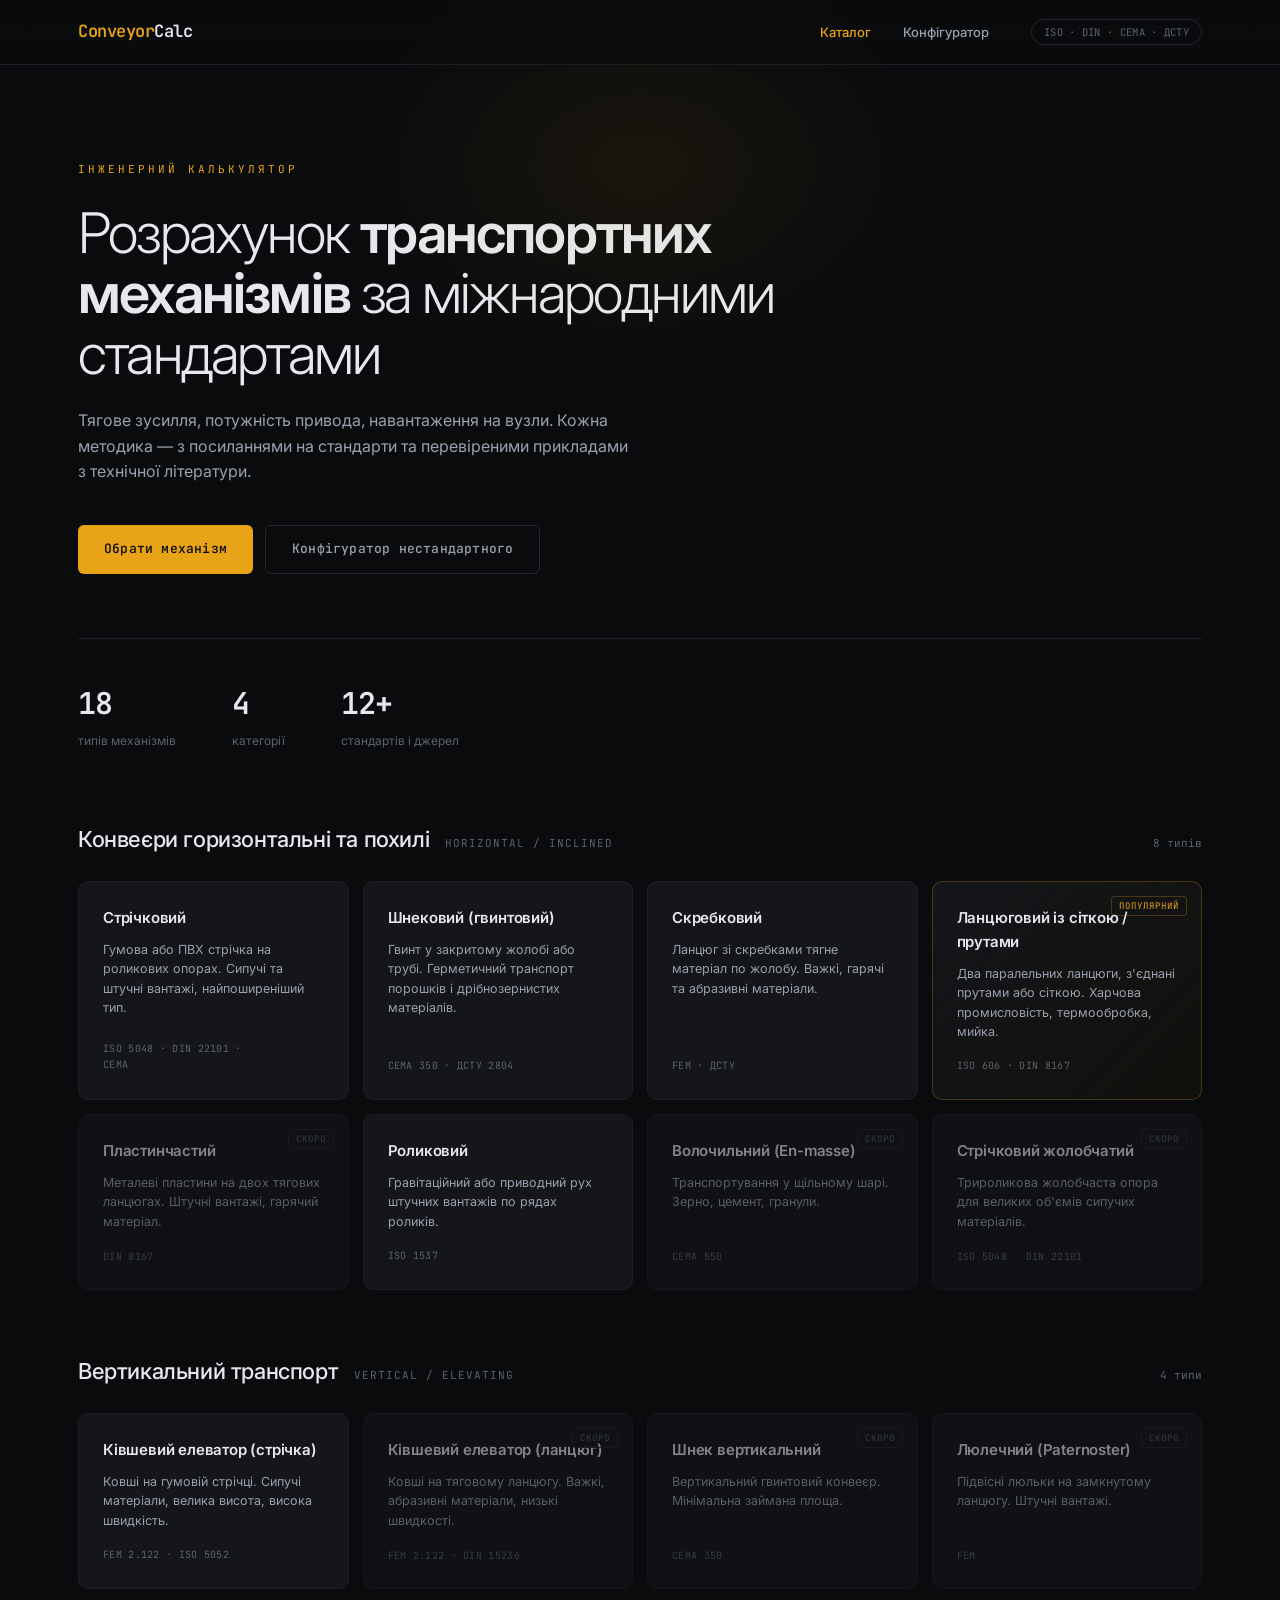
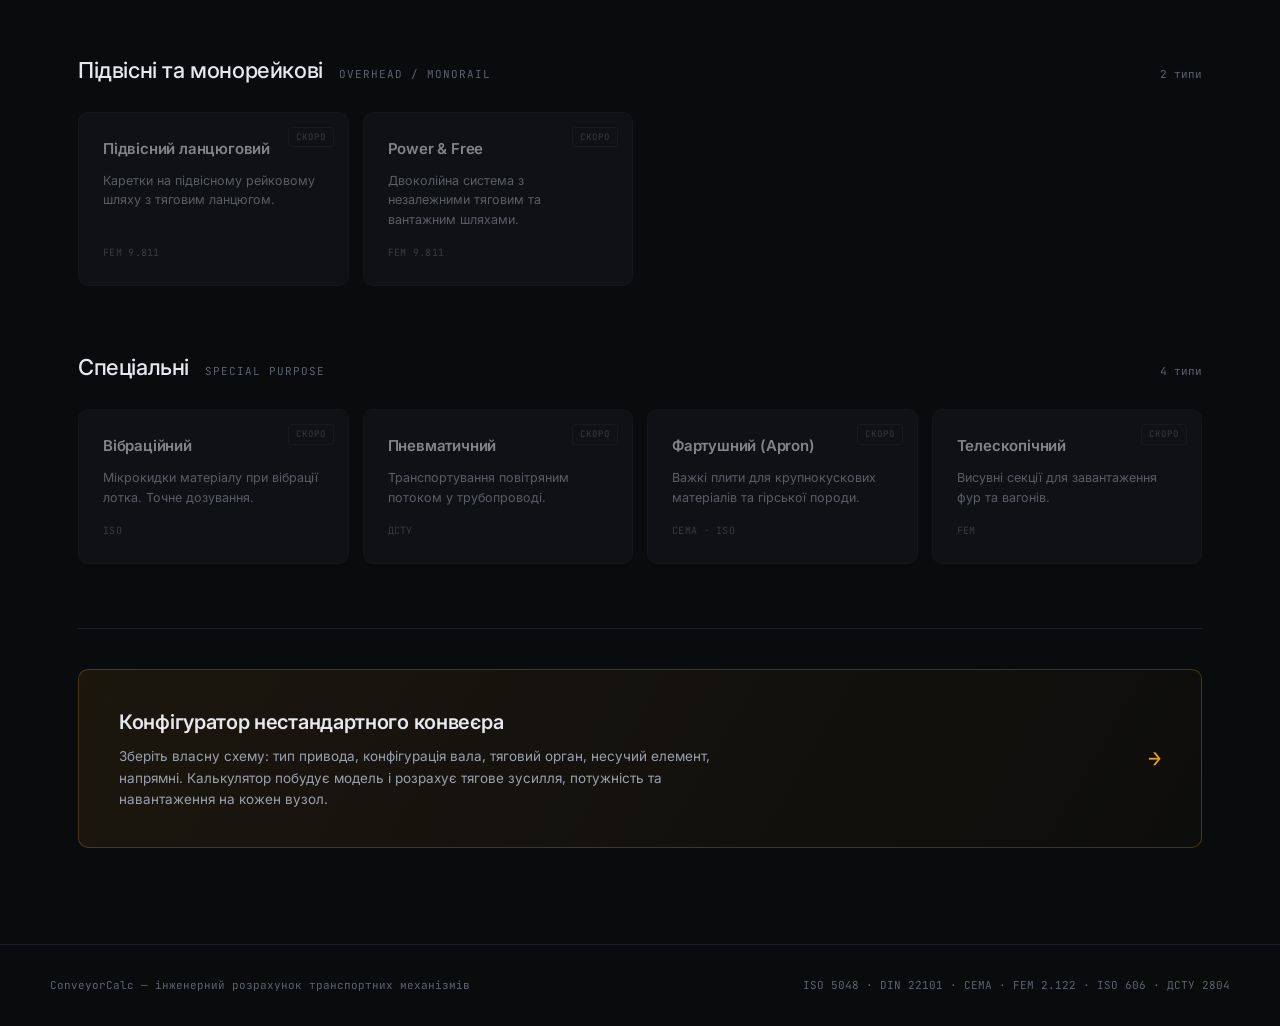
==== index.html @ e77e531c "Initial commit" ====
<!DOCTYPE html>
<html lang="uk">
<head>
<meta charset="UTF-8">
<meta name="viewport" content="width=device-width, initial-scale=1.0">
<meta name="description" content="Інженерний розрахунок конвеєрів, елеваторів та транспортних механізмів за стандартами ISO, DIN, CEMA, ДСТУ">
<title>ConveyorCalc — Розрахунок транспортних механізмів</title>
<link rel="stylesheet" href="css/style.css">
</head>
<body>

<nav class="nav">
  <div class="nav-inner">
    <a href="index.html" class="brand"><b>Conveyor</b>Calc</a>
    <div class="nav-links">
      <a href="index.html" class="nav-link active">Каталог</a>
      <a href="builder.html" class="nav-link">Конфігуратор</a>
    </div>
    <span class="nav-meta">ISO · DIN · CEMA · ДСТУ</span>
  </div>
</nav>

<header class="hero">
  <div class="hero-eyebrow">Інженерний калькулятор</div>
  <h1>Розрахунок <strong>транспортних механізмів</strong> за міжнародними стандартами</h1>
  <p>Тягове зусилля, потужність привода, навантаження на вузли. Кожна методика — з посиланнями на стандарти та перевіреними прикладами з технічної літератури.</p>
  <div class="hero-actions">
    <a href="#catalog" class="btn btn-primary">Обрати механізм</a>
    <a href="builder.html" class="btn btn-ghost">Конфігуратор нестандартного</a>
  </div>
  <div class="hero-stats">
    <div class="stat"><div class="n">18</div><div class="l">типів механізмів</div></div>
    <div class="stat"><div class="n">4</div><div class="l">категорії</div></div>
    <div class="stat"><div class="n">12+</div><div class="l">стандартів і джерел</div></div>
  </div>
</header>

<main class="catalog" id="catalog">

  <!-- ГОРИЗОНТАЛЬНІ / ПОХИЛІ -->
  <section class="cat">
    <div class="cat-head">
      <h2>Конвеєри горизонтальні та похилі</h2>
      <span class="cat-en">Horizontal / Inclined</span>
      <span class="cat-count">8 типів</span>
    </div>
    <div class="grid">
      <a href="calc.html?type=belt" class="tile">
        <span class="tile-name">Стрічковий</span>
        <span class="tile-desc">Гумова або ПВХ стрічка на роликових опорах. Сипучі та штучні вантажі, найпоширеніший тип.</span>
        <div class="tile-foot"><span class="tile-stds">ISO 5048 · DIN 22101 · CEMA</span><span class="tile-go">розрахунок →</span></div>
      </a>
      <a href="calc.html?type=screw" class="tile">
        <span class="tile-name">Шнековий (гвинтовий)</span>
        <span class="tile-desc">Гвинт у закритому жолобі або трубі. Герметичний транспорт порошків і дрібнозернистих матеріалів.</span>
        <div class="tile-foot"><span class="tile-stds">CEMA 350 · ДСТУ 2804</span><span class="tile-go">розрахунок →</span></div>
      </a>
      <a href="calc.html?type=chain_scraper" class="tile">
        <span class="tile-name">Скребковий</span>
        <span class="tile-desc">Ланцюг зі скребками тягне матеріал по жолобу. Важкі, гарячі та абразивні матеріали.</span>
        <div class="tile-foot"><span class="tile-stds">FEM · ДСТУ</span><span class="tile-go">розрахунок →</span></div>
      </a>
      <a href="calc.html?type=mesh_chain" class="tile featured">
        <span class="tile-badge">Популярний</span>
        <span class="tile-name">Ланцюговий із сіткою / прутами</span>
        <span class="tile-desc">Два паралельних ланцюги, з'єднані прутами або сіткою. Харчова промисловість, термообробка, мийка.</span>
        <div class="tile-foot"><span class="tile-stds">ISO 606 · DIN 8167</span><span class="tile-go">розрахунок →</span></div>
      </a>
      <a href="calc.html?type=plate" class="tile soon">
        <span class="tile-badge">Скоро</span>
        <span class="tile-name">Пластинчастий</span>
        <span class="tile-desc">Металеві пластини на двох тягових ланцюгах. Штучні вантажі, гарячий матеріал.</span>
        <div class="tile-foot"><span class="tile-stds">DIN 8167</span></div>
      </a>
      <a href="calc.html?type=roller" class="tile">
        <span class="tile-name">Роликовий</span>
        <span class="tile-desc">Гравітаційний або приводний рух штучних вантажів по рядах роликів.</span>
        <div class="tile-foot"><span class="tile-stds">ISO 1537</span><span class="tile-go">розрахунок →</span></div>
      </a>
      <a href="calc.html?type=drag" class="tile soon">
        <span class="tile-badge">Скоро</span>
        <span class="tile-name">Волочильний (En-masse)</span>
        <span class="tile-desc">Транспортування у щільному шарі. Зерно, цемент, гранули.</span>
        <div class="tile-foot"><span class="tile-stds">CEMA 550</span></div>
      </a>
      <a href="calc.html?type=belt_trough" class="tile soon">
        <span class="tile-badge">Скоро</span>
        <span class="tile-name">Стрічковий жолобчатий</span>
        <span class="tile-desc">Трироликова жолобчаста опора для великих об'ємів сипучих матеріалів.</span>
        <div class="tile-foot"><span class="tile-stds">ISO 5048 · DIN 22101</span></div>
      </a>
    </div>
  </section>

  <!-- ВЕРТИКАЛЬНІ -->
  <section class="cat">
    <div class="cat-head">
      <h2>Вертикальний транспорт</h2>
      <span class="cat-en">Vertical / Elevating</span>
      <span class="cat-count">4 типи</span>
    </div>
    <div class="grid">
      <a href="calc.html?type=bucket_belt" class="tile">
        <span class="tile-name">Ківшевий елеватор (стрічка)</span>
        <span class="tile-desc">Ковші на гумовій стрічці. Сипучі матеріали, велика висота, висока швидкість.</span>
        <div class="tile-foot"><span class="tile-stds">FEM 2.122 · ISO 5052</span><span class="tile-go">розрахунок →</span></div>
      </a>
      <a href="calc.html?type=bucket_chain" class="tile soon">
        <span class="tile-badge">Скоро</span>
        <span class="tile-name">Ківшевий елеватор (ланцюг)</span>
        <span class="tile-desc">Ковші на тяговому ланцюгу. Важкі, абразивні матеріали, низькі швидкості.</span>
        <div class="tile-foot"><span class="tile-stds">FEM 2.122 · DIN 15236</span></div>
      </a>
      <a href="calc.html?type=screw_vertical" class="tile soon">
        <span class="tile-badge">Скоро</span>
        <span class="tile-name">Шнек вертикальний</span>
        <span class="tile-desc">Вертикальний гвинтовий конвеєр. Мінімальна займана площа.</span>
        <div class="tile-foot"><span class="tile-stds">CEMA 350</span></div>
      </a>
      <a href="calc.html?type=paternoster" class="tile soon">
        <span class="tile-badge">Скоро</span>
        <span class="tile-name">Люлечний (Paternoster)</span>
        <span class="tile-desc">Підвісні люльки на замкнутому ланцюгу. Штучні вантажі.</span>
        <div class="tile-foot"><span class="tile-stds">FEM</span></div>
      </a>
    </div>
  </section>

  <!-- ПІДВІСНІ -->
  <section class="cat">
    <div class="cat-head">
      <h2>Підвісні та монорейкові</h2>
      <span class="cat-en">Overhead / Monorail</span>
      <span class="cat-count">2 типи</span>
    </div>
    <div class="grid">
      <a href="calc.html?type=overhead_chain" class="tile soon">
        <span class="tile-badge">Скоро</span>
        <span class="tile-name">Підвісний ланцюговий</span>
        <span class="tile-desc">Каретки на підвісному рейковому шляху з тяговим ланцюгом.</span>
        <div class="tile-foot"><span class="tile-stds">FEM 9.811</span></div>
      </a>
      <a href="calc.html?type=power_free" class="tile soon">
        <span class="tile-badge">Скоро</span>
        <span class="tile-name">Power &amp; Free</span>
        <span class="tile-desc">Двоколійна система з незалежними тяговим та вантажним шляхами.</span>
        <div class="tile-foot"><span class="tile-stds">FEM 9.811</span></div>
      </a>
    </div>
  </section>

  <!-- СПЕЦІАЛЬНІ -->
  <section class="cat">
    <div class="cat-head">
      <h2>Спеціальні</h2>
      <span class="cat-en">Special Purpose</span>
      <span class="cat-count">4 типи</span>
    </div>
    <div class="grid">
      <a href="calc.html?type=vibro" class="tile soon">
        <span class="tile-badge">Скоро</span>
        <span class="tile-name">Вібраційний</span>
        <span class="tile-desc">Мікрокидки матеріалу при вібрації лотка. Точне дозування.</span>
        <div class="tile-foot"><span class="tile-stds">ISO</span></div>
      </a>
      <a href="calc.html?type=pneumo" class="tile soon">
        <span class="tile-badge">Скоро</span>
        <span class="tile-name">Пневматичний</span>
        <span class="tile-desc">Транспортування повітряним потоком у трубопроводі.</span>
        <div class="tile-foot"><span class="tile-stds">ДСТУ</span></div>
      </a>
      <a href="calc.html?type=apron" class="tile soon">
        <span class="tile-badge">Скоро</span>
        <span class="tile-name">Фартушний (Apron)</span>
        <span class="tile-desc">Важкі плити для крупнокускових матеріалів та гірської породи.</span>
        <div class="tile-foot"><span class="tile-stds">CEMA · ISO</span></div>
      </a>
      <a href="calc.html?type=telescopic" class="tile soon">
        <span class="tile-badge">Скоро</span>
        <span class="tile-name">Телескопічний</span>
        <span class="tile-desc">Висувні секції для завантаження фур та вагонів.</span>
        <div class="tile-foot"><span class="tile-stds">FEM</span></div>
      </a>
    </div>
  </section>

  <div class="divider"></div>

  <!-- КОНФІГУРАТОР -->
  <a href="builder.html" class="builder-banner">
    <div class="bb-body">
      <h3>Конфігуратор нестандартного конвеєра</h3>
      <p>Зберіть власну схему: тип привода, конфігурація вала, тяговий орган, несучий елемент, напрямні. Калькулятор побудує модель і розрахує тягове зусилля, потужність та навантаження на кожен вузол.</p>
    </div>
    <span class="bb-arrow">→</span>
  </a>

</main>

<footer class="footer">
  <div class="footer-inner">
    <span>ConveyorCalc — інженерний розрахунок транспортних механізмів</span>
    <span>ISO 5048 · DIN 22101 · CEMA · FEM 2.122 · ISO 606 · ДСТУ 2804</span>
  </div>
</footer>

</body>
</html>
---- css/style.css ----
/* ============================================================
   ConveyorCalc — Design System
   ============================================================ */
@import url('https://fonts.googleapis.com/css2?family=Inter:wght@300;400;500;600;700&family=JetBrains+Mono:wght@400;500;600&display=swap');

:root {
  --bg: #0a0b0d;
  --bg-soft: #0f1114;
  --surface: #14161a;
  --surface-2: #1a1d22;
  --border: #23262d;
  --border-soft: #1c1f25;
  --accent: #e8a317;
  --accent-soft: rgba(232, 163, 23, 0.1);
  --accent-border: rgba(232, 163, 23, 0.25);
  --text: #e6e8ee;
  --text-2: #9aa0ae;
  --muted: #5c6270;
  --green: #34d399;
  --red: #f87171;
  --blue: #60a5fa;
  --mono: 'JetBrains Mono', monospace;
  --sans: 'Inter', sans-serif;
  --radius: 10px;
  --radius-sm: 6px;
  --shadow: 0 12px 40px rgba(0, 0, 0, 0.5);
  --maxw: 1180px;
}

* { box-sizing: border-box; margin: 0; padding: 0; }

html { scroll-behavior: smooth; }

body {
  background: var(--bg);
  color: var(--text);
  font-family: var(--sans);
  font-size: 15px;
  line-height: 1.6;
  -webkit-font-smoothing: antialiased;
  min-height: 100vh;
}

a { color: inherit; text-decoration: none; }

/* ── NAV ─────────────────────────────────────────────────── */
.nav {
  position: sticky;
  top: 0;
  z-index: 100;
  backdrop-filter: blur(16px);
  background: rgba(10, 11, 13, 0.82);
  border-bottom: 1px solid var(--border-soft);
}
.nav-inner {
  max-width: var(--maxw);
  margin: 0 auto;
  padding: 0 28px;
  height: 64px;
  display: flex;
  align-items: center;
  gap: 28px;
}
.brand {
  font-family: var(--mono);
  font-size: 17px;
  font-weight: 600;
  letter-spacing: -0.5px;
  color: var(--text);
}
.brand b { color: var(--accent); font-weight: 600; }
.nav-links {
  display: flex;
  gap: 4px;
  margin-left: auto;
}
.nav-link {
  font-size: 13px;
  font-weight: 500;
  color: var(--text-2);
  padding: 8px 14px;
  border-radius: var(--radius-sm);
  transition: all 0.15s;
}
.nav-link:hover { color: var(--text); background: var(--surface); }
.nav-link.active { color: var(--accent); }
.nav-meta {
  font-family: var(--mono);
  font-size: 10.5px;
  color: var(--muted);
  border: 1px solid var(--border);
  border-radius: 99px;
  padding: 4px 12px;
  letter-spacing: 0.3px;
  white-space: nowrap;
}

/* ── HERO ────────────────────────────────────────────────── */
.hero {
  max-width: var(--maxw);
  margin: 0 auto;
  padding: 96px 28px 72px;
  position: relative;
}
.hero::before {
  content: '';
  position: absolute;
  top: -100px; left: 50%;
  transform: translateX(-50%);
  width: 600px; height: 400px;
  background: radial-gradient(ellipse, rgba(232, 163, 23, 0.07) 0%, transparent 70%);
  pointer-events: none;
}
.hero-eyebrow {
  font-family: var(--mono);
  font-size: 11px;
  letter-spacing: 3px;
  text-transform: uppercase;
  color: var(--accent);
  margin-bottom: 24px;
}
.hero h1 {
  font-size: clamp(34px, 5.4vw, 56px);
  font-weight: 300;
  line-height: 1.08;
  letter-spacing: -1.8px;
  max-width: 760px;
  margin-bottom: 24px;
}
.hero h1 strong { font-weight: 600; }
.hero p {
  font-size: 16px;
  color: var(--text-2);
  max-width: 560px;
  margin-bottom: 40px;
}
.hero-actions { display: flex; gap: 12px; flex-wrap: wrap; }
.btn {
  display: inline-flex;
  align-items: center;
  gap: 8px;
  font-family: var(--mono);
  font-size: 13px;
  font-weight: 500;
  padding: 13px 26px;
  border-radius: var(--radius-sm);
  cursor: pointer;
  border: none;
  transition: all 0.18s;
  letter-spacing: 0.2px;
}
.btn-primary { background: var(--accent); color: #0a0b0d; }
.btn-primary:hover { background: #f4b32a; transform: translateY(-1px); box-shadow: 0 8px 24px rgba(232, 163, 23, 0.25); }
.btn-ghost { background: transparent; color: var(--text-2); border: 1px solid var(--border); }
.btn-ghost:hover { color: var(--text); border-color: var(--muted); }

.hero-stats {
  display: flex;
  gap: 56px;
  margin-top: 64px;
  padding-top: 40px;
  border-top: 1px solid var(--border-soft);
}
.stat .n {
  font-family: var(--mono);
  font-size: 30px;
  font-weight: 600;
  letter-spacing: -1px;
}
.stat .l { font-size: 12px; color: var(--muted); margin-top: 4px; }

/* ── CATEGORY SECTIONS ───────────────────────────────────── */
.catalog {
  max-width: var(--maxw);
  margin: 0 auto;
  padding: 0 28px 96px;
}
.cat {
  margin-bottom: 64px;
}
.cat-head {
  display: flex;
  align-items: baseline;
  gap: 16px;
  margin-bottom: 24px;
  flex-wrap: wrap;
}
.cat-head h2 {
  font-size: 22px;
  font-weight: 500;
  letter-spacing: -0.4px;
}
.cat-head .cat-en {
  font-family: var(--mono);
  font-size: 11px;
  color: var(--muted);
  letter-spacing: 1px;
  text-transform: uppercase;
}
.cat-head .cat-count {
  margin-left: auto;
  font-family: var(--mono);
  font-size: 11px;
  color: var(--muted);
}

.grid {
  display: grid;
  grid-template-columns: repeat(auto-fill, minmax(260px, 1fr));
  gap: 14px;
}

.tile {
  background: var(--surface);
  border: 1px solid var(--border-soft);
  border-radius: var(--radius);
  padding: 24px;
  display: flex;
  flex-direction: column;
  gap: 10px;
  transition: all 0.2s cubic-bezier(0.2, 0, 0, 1);
  position: relative;
  overflow: hidden;
}
.tile::after {
  content: '';
  position: absolute;
  inset: 0;
  background: linear-gradient(120deg, transparent 60%, rgba(232,163,23,0.04));
  opacity: 0;
  transition: opacity 0.2s;
}
.tile:hover {
  border-color: var(--accent-border);
  transform: translateY(-3px);
  box-shadow: var(--shadow);
}
.tile:hover::after { opacity: 1; }
.tile-name {
  font-size: 15px;
  font-weight: 600;
  letter-spacing: -0.2px;
}
.tile-desc {
  font-size: 12.5px;
  color: var(--text-2);
  line-height: 1.55;
  flex: 1;
}
.tile-foot {
  display: flex;
  align-items: center;
  justify-content: space-between;
  margin-top: 6px;
}
.tile-stds {
  font-family: var(--mono);
  font-size: 10px;
  color: var(--muted);
  letter-spacing: 0.3px;
}
.tile-go {
  font-family: var(--mono);
  font-size: 11px;
  color: var(--accent);
  opacity: 0;
  transform: translateX(-6px);
  transition: all 0.2s;
}
.tile:hover .tile-go { opacity: 1; transform: translateX(0); }
.tile.featured { border-color: var(--accent-border); background: linear-gradient(135deg, var(--surface) 0%, rgba(232,163,23,0.04) 100%); }
.tile.soon { opacity: 0.55; }
.tile.soon:hover { transform: none; box-shadow: none; border-color: var(--border-soft); }
.tile-badge {
  position: absolute;
  top: 14px; right: 14px;
  font-family: var(--mono);
  font-size: 9px;
  letter-spacing: 1px;
  text-transform: uppercase;
  color: var(--muted);
  border: 1px solid var(--border);
  border-radius: 3px;
  padding: 2px 7px;
}
.tile.featured .tile-badge { color: var(--accent); border-color: var(--accent-border); }

/* Builder banner */
.builder-banner {
  background: linear-gradient(120deg, rgba(232,163,23,0.08), rgba(232,163,23,0.02));
  border: 1px solid var(--accent-border);
  border-radius: var(--radius);
  padding: 36px 40px;
  display: flex;
  align-items: center;
  gap: 32px;
  transition: all 0.2s;
}
.builder-banner:hover { border-color: var(--accent); transform: translateY(-2px); box-shadow: var(--shadow); }
.builder-banner .bb-body h3 { font-size: 20px; font-weight: 600; margin-bottom: 8px; letter-spacing: -0.3px; }
.builder-banner .bb-body p { font-size: 13.5px; color: var(--text-2); max-width: 640px; }
.builder-banner .bb-arrow {
  margin-left: auto;
  font-family: var(--mono);
  font-size: 22px;
  color: var(--accent);
  flex-shrink: 0;
}

/* ── FOOTER ───────────────────────────────────────────────── */
.footer {
  border-top: 1px solid var(--border-soft);
  padding: 32px 28px;
}
.footer-inner {
  max-width: var(--maxw);
  margin: 0 auto;
  display: flex;
  justify-content: space-between;
  flex-wrap: wrap;
  gap: 12px;
  font-family: var(--mono);
  font-size: 11px;
  color: var(--muted);
}

/* ── CALC PAGE ────────────────────────────────────────────── */
.calc-header {
  max-width: var(--maxw);
  margin: 0 auto;
  padding: 40px 28px 0;
}
.crumbs {
  font-family: var(--mono);
  font-size: 11.5px;
  color: var(--muted);
  margin-bottom: 14px;
}
.crumbs a:hover { color: var(--accent); }
.calc-title { font-size: 30px; font-weight: 500; letter-spacing: -0.7px; }
.calc-sub { font-size: 14px; color: var(--text-2); margin-top: 6px; max-width: 640px; }

.tabs {
  max-width: var(--maxw);
  margin: 28px auto 0;
  padding: 0 28px;
  display: flex;
  gap: 2px;
  border-bottom: 1px solid var(--border-soft);
}
.tab {
  font-family: var(--mono);
  font-size: 12px;
  letter-spacing: 0.5px;
  padding: 13px 20px;
  color: var(--muted);
  cursor: pointer;
  border-bottom: 2px solid transparent;
  margin-bottom: -1px;
  transition: all 0.15s;
  user-select: none;
}
.tab:hover { color: var(--text-2); }
.tab.active { color: var(--accent); border-bottom-color: var(--accent); }

.tab-panel { display: none; }
.tab-panel.active { display: block; }

.calc-body {
  max-width: var(--maxw);
  margin: 0 auto;
  padding: 32px 28px 96px;
}
.calc-grid {
  display: grid;
  grid-template-columns: 1fr 380px;
  gap: 24px;
  align-items: start;
}
@media (max-width: 980px) { .calc-grid { grid-template-columns: 1fr; } }

.panel {
  background: var(--surface);
  border: 1px solid var(--border-soft);
  border-radius: var(--radius);
  padding: 28px;
}
.panel.sticky { position: sticky; top: 88px; max-height: calc(100vh - 110px); overflow-y: auto; }

.fsection { margin-bottom: 28px; }
.fsection:last-of-type { margin-bottom: 16px; }
.flabel {
  font-family: var(--mono);
  font-size: 10px;
  letter-spacing: 2px;
  text-transform: uppercase;
  color: var(--muted);
  margin-bottom: 14px;
  display: flex;
  align-items: center;
  gap: 12px;
}
.flabel::after { content: ''; flex: 1; height: 1px; background: var(--border-soft); }

.fgrid { display: grid; grid-template-columns: repeat(3, 1fr); gap: 12px; }
.fgrid.g2 { grid-template-columns: repeat(2, 1fr); }
@media (max-width: 640px) { .fgrid, .fgrid.g2 { grid-template-columns: 1fr; } }

.field { display: flex; flex-direction: column; gap: 6px; }
.field label {
  font-size: 11px;
  color: var(--text-2);
  font-weight: 500;
}
.field label i { color: var(--accent); font-style: italic; font-family: var(--mono); font-size: 10.5px; }
.control {
  display: flex;
  align-items: center;
  background: var(--bg-soft);
  border: 1px solid var(--border);
  border-radius: var(--radius-sm);
  overflow: hidden;
  transition: border-color 0.15s, box-shadow 0.15s;
}
.control:focus-within { border-color: var(--accent); box-shadow: 0 0 0 3px var(--accent-soft); }
.control input, .control select {
  background: none;
  border: none;
  outline: none;
  color: var(--text);
  font-family: var(--mono);
  font-size: 13.5px;
  padding: 10px 13px;
  flex: 1;
  min-width: 0;
  width: 100%;
}
.control select option { background: var(--surface-2); }
.control .unit {
  font-family: var(--mono);
  font-size: 10.5px;
  color: var(--muted);
  padding: 0 11px;
  border-left: 1px solid var(--border);
  white-space: nowrap;
}

.calc-btn {
  width: 100%;
  background: var(--accent);
  color: #0a0b0d;
  border: none;
  border-radius: var(--radius-sm);
  padding: 15px;
  font-family: var(--mono);
  font-size: 13px;
  font-weight: 600;
  letter-spacing: 0.5px;
  cursor: pointer;
  transition: all 0.18s;
  margin-top: 8px;
}
.calc-btn:hover { background: #f4b32a; box-shadow: 0 8px 24px rgba(232,163,23,0.25); }

/* Results */
.res-empty {
  display: flex;
  flex-direction: column;
  align-items: center;
  justify-content: center;
  min-height: 200px;
  color: var(--muted);
  font-size: 13px;
  text-align: center;
  gap: 8px;
}
.res-hl {
  background: var(--accent-soft);
  border: 1px solid var(--accent-border);
  border-radius: var(--radius-sm);
  padding: 20px;
  text-align: center;
  margin-bottom: 18px;
}
.res-hl .big {
  font-family: var(--mono);
  font-size: 30px;
  font-weight: 600;
  color: var(--accent);
  display: block;
  letter-spacing: -1px;
}
.res-hl .lbl { font-size: 11.5px; color: var(--text-2); margin-top: 4px; display: block; }

.rgroup { margin-bottom: 20px; }
.rgroup-t {
  font-family: var(--mono);
  font-size: 10px;
  letter-spacing: 1.5px;
  text-transform: uppercase;
  color: var(--accent);
  margin-bottom: 8px;
  padding-bottom: 6px;
  border-bottom: 1px solid var(--accent-border);
  opacity: 0.9;
}
.rrow {
  display: flex;
  justify-content: space-between;
  align-items: baseline;
  gap: 12px;
  padding: 6px 0;
  border-bottom: 1px solid var(--border-soft);
}
.rrow:last-child { border-bottom: none; }
.rk { font-size: 12px; color: var(--text-2); flex: 1; }
.rv {
  font-family: var(--mono);
  font-size: 13px;
  font-weight: 600;
  white-space: nowrap;
}
.rv .u { font-size: 10.5px; color: var(--muted); font-weight: 400; margin-left: 3px; }

.note {
  border-radius: var(--radius-sm);
  padding: 11px 14px;
  font-size: 12px;
  line-height: 1.55;
  margin-top: 12px;
}
.note.ok    { background: rgba(52,211,153,0.07); border: 1px solid rgba(52,211,153,0.22); color: #86efac; }
.note.warn  { background: rgba(248,113,113,0.07); border: 1px solid rgba(248,113,113,0.22); color: #fca5a5; }
.note.info  { background: rgba(96,165,250,0.07); border: 1px solid rgba(96,165,250,0.22); color: #93c5fd; }

.formula {
  background: rgba(0,0,0,0.35);
  border-radius: var(--radius-sm);
  padding: 13px 16px;
  font-family: var(--mono);
  font-size: 11px;
  color: var(--text-2);
  line-height: 2;
  margin-top: 12px;
  overflow-x: auto;
}
.formula b { color: var(--accent); font-weight: 500; }

/* Sources */
.sources { max-width: 860px; }
.src {
  background: var(--surface);
  border: 1px solid var(--border-soft);
  border-radius: var(--radius);
  padding: 24px 28px;
  margin-bottom: 14px;
}
.src-kind {
  font-family: var(--mono);
  font-size: 10px;
  letter-spacing: 1.5px;
  text-transform: uppercase;
  color: var(--accent);
  opacity: 0.8;
  margin-bottom: 8px;
}
.src h3 { font-size: 15px; font-weight: 600; margin-bottom: 6px; line-height: 1.45; }
.src-meta { font-size: 12px; color: var(--muted); line-height: 1.7; }
.src-meta a { color: var(--blue); }
.src-meta a:hover { text-decoration: underline; }
.src-scope {
  margin-top: 12px;
  font-size: 12.5px;
  color: var(--text-2);
  padding: 12px 16px;
  background: var(--bg-soft);
  border-radius: var(--radius-sm);
  border-left: 2px solid var(--accent);
  line-height: 1.6;
}

/* Example */
.example { max-width: 1080px; }
.ex-intro {
  background: var(--surface);
  border: 1px solid var(--accent-border);
  border-radius: var(--radius);
  padding: 28px 32px;
  margin-bottom: 24px;
}
.ex-intro h2 { font-size: 19px; font-weight: 600; color: var(--accent); margin-bottom: 10px; letter-spacing: -0.2px; }
.ex-intro p { font-size: 13.5px; color: var(--text-2); line-height: 1.7; }
.ex-ref {
  margin-top: 16px;
  padding-top: 14px;
  border-top: 1px solid var(--border-soft);
  font-family: var(--mono);
  font-size: 11px;
  color: var(--muted);
  line-height: 1.8;
}
.ex-ref a { color: var(--blue); }
.ex-grid { display: grid; grid-template-columns: 1fr 340px; gap: 22px; align-items: start; }
@media (max-width: 900px) { .ex-grid { grid-template-columns: 1fr; } }

.params-card {
  background: var(--surface);
  border: 1px solid var(--border-soft);
  border-radius: var(--radius);
  padding: 22px 26px;
}
.params-card h4 {
  font-family: var(--mono);
  font-size: 10px;
  letter-spacing: 2px;
  text-transform: uppercase;
  color: var(--muted);
  margin-bottom: 14px;
}
.prow { display: flex; justify-content: space-between; gap: 16px; padding: 7px 0; border-bottom: 1px solid var(--border-soft); font-size: 12.5px; }
.prow:last-child { border-bottom: none; }
.prow .pk { color: var(--text-2); }
.prow .pv { font-family: var(--mono); font-weight: 600; text-align: right; }

.steps { margin-top: 22px; }
.step { display: flex; gap: 16px; margin-bottom: 18px; }
.step-n {
  font-family: var(--mono);
  font-size: 10.5px;
  color: var(--accent);
  background: var(--accent-soft);
  border: 1px solid var(--accent-border);
  border-radius: 4px;
  padding: 3px 9px;
  height: fit-content;
  flex-shrink: 0;
  margin-top: 2px;
}
.step-body { font-size: 13px; color: var(--text-2); line-height: 1.65; }
.step-body strong { color: var(--text); display: block; margin-bottom: 2px; }
.step-f {
  font-family: var(--mono);
  font-size: 11px;
  color: var(--text-2);
  background: rgba(0,0,0,0.35);
  border-radius: 4px;
  padding: 6px 11px;
  margin-top: 6px;
  display: block;
  overflow-x: auto;
}
.step-f b { color: var(--accent); font-weight: 500; }

.verify {
  background: rgba(52,211,153,0.06);
  border: 1px solid rgba(52,211,153,0.2);
  border-radius: var(--radius-sm);
  padding: 18px;
  font-size: 13px;
  color: #86efac;
  line-height: 1.65;
  margin-top: 16px;
}
.verify strong { display: block; margin-bottom: 6px; font-size: 14px; }

/* ── BUILDER ──────────────────────────────────────────────── */
.builder-page { max-width: var(--maxw); margin: 0 auto; padding: 40px 28px 96px; }
.bstep { margin-bottom: 44px; }
.bstep-head { display: flex; align-items: center; gap: 16px; margin-bottom: 18px; }
.bstep-n {
  font-family: var(--mono);
  font-size: 11px;
  color: var(--accent);
  background: var(--accent-soft);
  border: 1px solid var(--accent-border);
  border-radius: 5px;
  padding: 5px 12px;
}
.bstep-t { font-size: 17px; font-weight: 600; letter-spacing: -0.2px; }
.bstep-d { font-size: 12.5px; color: var(--muted); }

.opts { display: grid; grid-template-columns: repeat(auto-fill, minmax(200px, 1fr)); gap: 10px; }
.opt {
  background: var(--surface);
  border: 1px solid var(--border-soft);
  border-radius: var(--radius-sm);
  padding: 16px 18px;
  cursor: pointer;
  transition: all 0.15s;
}
.opt:hover { border-color: var(--accent-border); background: var(--surface-2); }
.opt.selected { border-color: var(--accent); background: var(--accent-soft); }
.opt-n { font-size: 13px; font-weight: 600; margin-bottom: 4px; display: block; }
.opt.selected .opt-n { color: var(--accent); }
.opt-d { font-size: 11px; color: var(--muted); line-height: 1.5; }

.summary {
  background: linear-gradient(120deg, rgba(232,163,23,0.07), rgba(232,163,23,0.02));
  border: 1px solid var(--accent-border);
  border-radius: var(--radius);
  padding: 24px 28px;
  margin: 28px 0;
}
.summary h3 {
  font-family: var(--mono);
  font-size: 11px;
  letter-spacing: 2px;
  text-transform: uppercase;
  color: var(--accent);
  margin-bottom: 16px;
}
.srow { display: flex; justify-content: space-between; gap: 16px; padding: 7px 0; border-bottom: 1px solid rgba(35,38,45,0.7); font-size: 13px; }
.srow:last-child { border-bottom: none; }
.srow .sk { color: var(--text-2); }
.srow .sv { font-family: var(--mono); font-weight: 600; font-size: 12.5px; text-align: right; }

.bres { margin-top: 36px; display: none; }
.bres.visible { display: block; }
.bres-grid { display: grid; grid-template-columns: 1fr 1fr; gap: 18px; }
@media (max-width: 800px) { .bres-grid { grid-template-columns: 1fr; } }
.schema {
  background: rgba(0,0,0,0.4);
  border: 1px solid var(--border);
  border-radius: var(--radius-sm);
  padding: 18px 22px;
  font-family: var(--mono);
  font-size: 12px;
  color: var(--text-2);
  margin-bottom: 18px;
  line-height: 2;
}
.schema b { color: var(--accent); font-weight: 500; }

/* utility */
.divider { height: 1px; background: var(--border-soft); margin: 40px 0; }
.muted-link { color: var(--blue); cursor: pointer; }
.muted-link:hover { text-decoration: underline; }
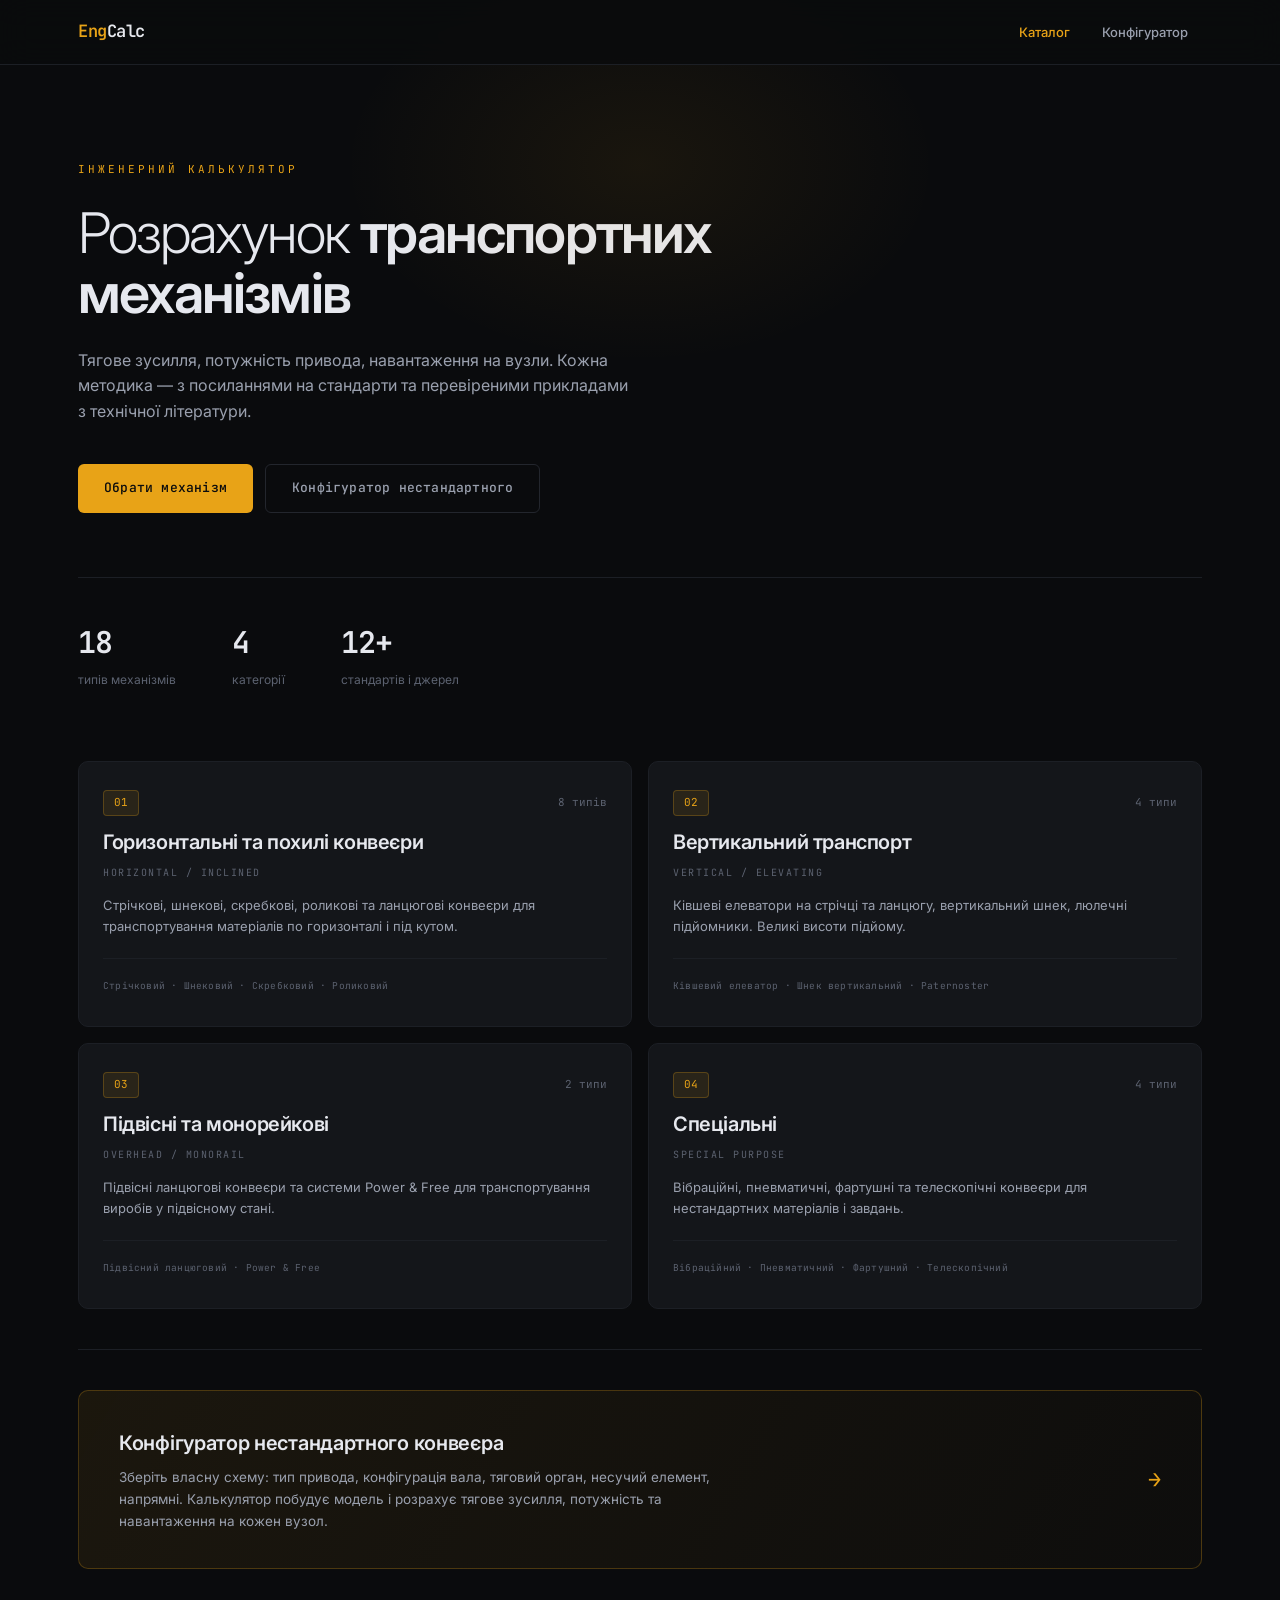
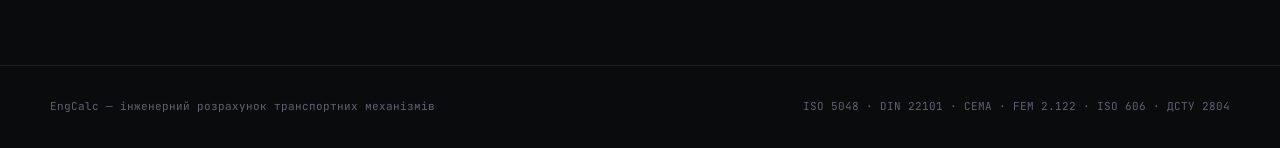
==== commit 19f0f453: "Update 1" ====
--- a/index.html
+++ b/index.html
@@ -3,191 +3,102 @@
 <head>
 <meta charset="UTF-8">
 <meta name="viewport" content="width=device-width, initial-scale=1.0">
-<meta name="description" content="Інженерний розрахунок конвеєрів, елеваторів та транспортних механізмів за стандартами ISO, DIN, CEMA, ДСТУ">
-<title>ConveyorCalc — Розрахунок транспортних механізмів</title>
+<meta name="description" content="Інженерний розрахунок конвеєрів, елеваторів та транспортних механізмів">
+<title>EngCalc — Інженерний розрахунок механізмів</title>
 <link rel="stylesheet" href="css/style.css">
 </head>
 <body>
 
 <nav class="nav">
   <div class="nav-inner">
-    <a href="index.html" class="brand"><b>Conveyor</b>Calc</a>
+    <a href="index.html" class="brand"><b>Eng</b>Calc</a>
     <div class="nav-links">
       <a href="index.html" class="nav-link active">Каталог</a>
       <a href="builder.html" class="nav-link">Конфігуратор</a>
     </div>
-    <span class="nav-meta">ISO · DIN · CEMA · ДСТУ</span>
   </div>
 </nav>
 
 <header class="hero">
   <div class="hero-eyebrow">Інженерний калькулятор</div>
-  <h1>Розрахунок <strong>транспортних механізмів</strong> за міжнародними стандартами</h1>
+  <h1>Розрахунок <strong>транспортних механізмів</strong></h1>
   <p>Тягове зусилля, потужність привода, навантаження на вузли. Кожна методика — з посиланнями на стандарти та перевіреними прикладами з технічної літератури.</p>
   <div class="hero-actions">
     <a href="#catalog" class="btn btn-primary">Обрати механізм</a>
     <a href="builder.html" class="btn btn-ghost">Конфігуратор нестандартного</a>
   </div>
   <div class="hero-stats">
-    <div class="stat"><div class="n">18</div><div class="l">типів механізмів</div></div>
-    <div class="stat"><div class="n">4</div><div class="l">категорії</div></div>
-    <div class="stat"><div class="n">12+</div><div class="l">стандартів і джерел</div></div>
+    <div class="stat reveal"><div class="n">18</div><div class="l">типів механізмів</div></div>
+    <div class="stat reveal"><div class="n">4</div><div class="l">категорії</div></div>
+    <div class="stat reveal"><div class="n">12+</div><div class="l">стандартів і джерел</div></div>
   </div>
 </header>
 
 <main class="catalog" id="catalog">
 
-  <!-- ГОРИЗОНТАЛЬНІ / ПОХИЛІ -->
-  <section class="cat">
-    <div class="cat-head">
-      <h2>Конвеєри горизонтальні та похилі</h2>
-      <span class="cat-en">Horizontal / Inclined</span>
-      <span class="cat-count">8 типів</span>
-    </div>
-    <div class="grid">
-      <a href="calc.html?type=belt" class="tile">
-        <span class="tile-name">Стрічковий</span>
-        <span class="tile-desc">Гумова або ПВХ стрічка на роликових опорах. Сипучі та штучні вантажі, найпоширеніший тип.</span>
-        <div class="tile-foot"><span class="tile-stds">ISO 5048 · DIN 22101 · CEMA</span><span class="tile-go">розрахунок →</span></div>
-      </a>
-      <a href="calc.html?type=screw" class="tile">
-        <span class="tile-name">Шнековий (гвинтовий)</span>
-        <span class="tile-desc">Гвинт у закритому жолобі або трубі. Герметичний транспорт порошків і дрібнозернистих матеріалів.</span>
-        <div class="tile-foot"><span class="tile-stds">CEMA 350 · ДСТУ 2804</span><span class="tile-go">розрахунок →</span></div>
-      </a>
-      <a href="calc.html?type=chain_scraper" class="tile">
-        <span class="tile-name">Скребковий</span>
-        <span class="tile-desc">Ланцюг зі скребками тягне матеріал по жолобу. Важкі, гарячі та абразивні матеріали.</span>
-        <div class="tile-foot"><span class="tile-stds">FEM · ДСТУ</span><span class="tile-go">розрахунок →</span></div>
-      </a>
-      <a href="calc.html?type=mesh_chain" class="tile featured">
-        <span class="tile-badge">Популярний</span>
-        <span class="tile-name">Ланцюговий із сіткою / прутами</span>
-        <span class="tile-desc">Два паралельних ланцюги, з'єднані прутами або сіткою. Харчова промисловість, термообробка, мийка.</span>
-        <div class="tile-foot"><span class="tile-stds">ISO 606 · DIN 8167</span><span class="tile-go">розрахунок →</span></div>
-      </a>
-      <a href="calc.html?type=plate" class="tile soon">
-        <span class="tile-badge">Скоро</span>
-        <span class="tile-name">Пластинчастий</span>
-        <span class="tile-desc">Металеві пластини на двох тягових ланцюгах. Штучні вантажі, гарячий матеріал.</span>
-        <div class="tile-foot"><span class="tile-stds">DIN 8167</span></div>
-      </a>
-      <a href="calc.html?type=roller" class="tile">
-        <span class="tile-name">Роликовий</span>
-        <span class="tile-desc">Гравітаційний або приводний рух штучних вантажів по рядах роликів.</span>
-        <div class="tile-foot"><span class="tile-stds">ISO 1537</span><span class="tile-go">розрахунок →</span></div>
-      </a>
-      <a href="calc.html?type=drag" class="tile soon">
-        <span class="tile-badge">Скоро</span>
-        <span class="tile-name">Волочильний (En-masse)</span>
-        <span class="tile-desc">Транспортування у щільному шарі. Зерно, цемент, гранули.</span>
-        <div class="tile-foot"><span class="tile-stds">CEMA 550</span></div>
-      </a>
-      <a href="calc.html?type=belt_trough" class="tile soon">
-        <span class="tile-badge">Скоро</span>
-        <span class="tile-name">Стрічковий жолобчатий</span>
-        <span class="tile-desc">Трироликова жолобчаста опора для великих об'ємів сипучих матеріалів.</span>
-        <div class="tile-foot"><span class="tile-stds">ISO 5048 · DIN 22101</span></div>
-      </a>
-    </div>
-  </section>
+  <div class="cat-grid">
 
-  <!-- ВЕРТИКАЛЬНІ -->
-  <section class="cat">
-    <div class="cat-head">
-      <h2>Вертикальний транспорт</h2>
-      <span class="cat-en">Vertical / Elevating</span>
-      <span class="cat-count">4 типи</span>
-    </div>
-    <div class="grid">
-      <a href="calc.html?type=bucket_belt" class="tile">
-        <span class="tile-name">Ківшевий елеватор (стрічка)</span>
-        <span class="tile-desc">Ковші на гумовій стрічці. Сипучі матеріали, велика висота, висока швидкість.</span>
-        <div class="tile-foot"><span class="tile-stds">FEM 2.122 · ISO 5052</span><span class="tile-go">розрахунок →</span></div>
-      </a>
-      <a href="calc.html?type=bucket_chain" class="tile soon">
-        <span class="tile-badge">Скоро</span>
-        <span class="tile-name">Ківшевий елеватор (ланцюг)</span>
-        <span class="tile-desc">Ковші на тяговому ланцюгу. Важкі, абразивні матеріали, низькі швидкості.</span>
-        <div class="tile-foot"><span class="tile-stds">FEM 2.122 · DIN 15236</span></div>
-      </a>
-      <a href="calc.html?type=screw_vertical" class="tile soon">
-        <span class="tile-badge">Скоро</span>
-        <span class="tile-name">Шнек вертикальний</span>
-        <span class="tile-desc">Вертикальний гвинтовий конвеєр. Мінімальна займана площа.</span>
-        <div class="tile-foot"><span class="tile-stds">CEMA 350</span></div>
-      </a>
-      <a href="calc.html?type=paternoster" class="tile soon">
-        <span class="tile-badge">Скоро</span>
-        <span class="tile-name">Люлечний (Paternoster)</span>
-        <span class="tile-desc">Підвісні люльки на замкнутому ланцюгу. Штучні вантажі.</span>
-        <div class="tile-foot"><span class="tile-stds">FEM</span></div>
-      </a>
-    </div>
-  </section>
+    <a href="types.html?cat=horizontal" class="cat-card reveal">
+      <div class="cat-card-head">
+        <span class="cat-card-num">01</span>
+        <span class="cat-card-count">8 типів</span>
+      </div>
+      <div class="cat-card-name">Горизонтальні та похилі конвеєри</div>
+      <div class="cat-card-en">Horizontal / Inclined</div>
+      <p class="cat-card-desc">Стрічкові, шнекові, скребкові, роликові та ланцюгові конвеєри для транспортування матеріалів по горизонталі і під кутом.</p>
+      <div class="cat-card-foot">
+        <span class="cat-card-types">Стрічковий · Шнековий · Скребковий · Роликовий</span>
+        <span class="cat-card-go">→</span>
+      </div>
+    </a>
 
-  <!-- ПІДВІСНІ -->
-  <section class="cat">
-    <div class="cat-head">
-      <h2>Підвісні та монорейкові</h2>
-      <span class="cat-en">Overhead / Monorail</span>
-      <span class="cat-count">2 типи</span>
-    </div>
-    <div class="grid">
-      <a href="calc.html?type=overhead_chain" class="tile soon">
-        <span class="tile-badge">Скоро</span>
-        <span class="tile-name">Підвісний ланцюговий</span>
-        <span class="tile-desc">Каретки на підвісному рейковому шляху з тяговим ланцюгом.</span>
-        <div class="tile-foot"><span class="tile-stds">FEM 9.811</span></div>
-      </a>
-      <a href="calc.html?type=power_free" class="tile soon">
-        <span class="tile-badge">Скоро</span>
-        <span class="tile-name">Power &amp; Free</span>
-        <span class="tile-desc">Двоколійна система з незалежними тяговим та вантажним шляхами.</span>
-        <div class="tile-foot"><span class="tile-stds">FEM 9.811</span></div>
-      </a>
-    </div>
-  </section>
+    <a href="types.html?cat=vertical" class="cat-card reveal">
+      <div class="cat-card-head">
+        <span class="cat-card-num">02</span>
+        <span class="cat-card-count">4 типи</span>
+      </div>
+      <div class="cat-card-name">Вертикальний транспорт</div>
+      <div class="cat-card-en">Vertical / Elevating</div>
+      <p class="cat-card-desc">Ківшеві елеватори на стрічці та ланцюгу, вертикальний шнек, люлечні підйомники. Великі висоти підйому.</p>
+      <div class="cat-card-foot">
+        <span class="cat-card-types">Ківшевий елеватор · Шнек вертикальний · Paternoster</span>
+        <span class="cat-card-go">→</span>
+      </div>
+    </a>
 
-  <!-- СПЕЦІАЛЬНІ -->
-  <section class="cat">
-    <div class="cat-head">
-      <h2>Спеціальні</h2>
-      <span class="cat-en">Special Purpose</span>
-      <span class="cat-count">4 типи</span>
-    </div>
-    <div class="grid">
-      <a href="calc.html?type=vibro" class="tile soon">
-        <span class="tile-badge">Скоро</span>
-        <span class="tile-name">Вібраційний</span>
-        <span class="tile-desc">Мікрокидки матеріалу при вібрації лотка. Точне дозування.</span>
-        <div class="tile-foot"><span class="tile-stds">ISO</span></div>
-      </a>
-      <a href="calc.html?type=pneumo" class="tile soon">
-        <span class="tile-badge">Скоро</span>
-        <span class="tile-name">Пневматичний</span>
-        <span class="tile-desc">Транспортування повітряним потоком у трубопроводі.</span>
-        <div class="tile-foot"><span class="tile-stds">ДСТУ</span></div>
-      </a>
-      <a href="calc.html?type=apron" class="tile soon">
-        <span class="tile-badge">Скоро</span>
-        <span class="tile-name">Фартушний (Apron)</span>
-        <span class="tile-desc">Важкі плити для крупнокускових матеріалів та гірської породи.</span>
-        <div class="tile-foot"><span class="tile-stds">CEMA · ISO</span></div>
-      </a>
-      <a href="calc.html?type=telescopic" class="tile soon">
-        <span class="tile-badge">Скоро</span>
-        <span class="tile-name">Телескопічний</span>
-        <span class="tile-desc">Висувні секції для завантаження фур та вагонів.</span>
-        <div class="tile-foot"><span class="tile-stds">FEM</span></div>
-      </a>
-    </div>
-  </section>
+    <a href="types.html?cat=overhead" class="cat-card reveal">
+      <div class="cat-card-head">
+        <span class="cat-card-num">03</span>
+        <span class="cat-card-count">2 типи</span>
+      </div>
+      <div class="cat-card-name">Підвісні та монорейкові</div>
+      <div class="cat-card-en">Overhead / Monorail</div>
+      <p class="cat-card-desc">Підвісні ланцюгові конвеєри та системи Power &amp; Free для транспортування виробів у підвісному стані.</p>
+      <div class="cat-card-foot">
+        <span class="cat-card-types">Підвісний ланцюговий · Power &amp; Free</span>
+        <span class="cat-card-go">→</span>
+      </div>
+    </a>
 
-  <div class="divider"></div>
+    <a href="types.html?cat=special" class="cat-card reveal">
+      <div class="cat-card-head">
+        <span class="cat-card-num">04</span>
+        <span class="cat-card-count">4 типи</span>
+      </div>
+      <div class="cat-card-name">Спеціальні</div>
+      <div class="cat-card-en">Special Purpose</div>
+      <p class="cat-card-desc">Вібраційні, пневматичні, фартушні та телескопічні конвеєри для нестандартних матеріалів і завдань.</p>
+      <div class="cat-card-foot">
+        <span class="cat-card-types">Вібраційний · Пневматичний · Фартушний · Телескопічний</span>
+        <span class="cat-card-go">→</span>
+      </div>
+    </a>
 
-  <!-- КОНФІГУРАТОР -->
-  <a href="builder.html" class="builder-banner">
+  </div>
+
+  <div class="divider reveal"></div>
+
+  <a href="builder.html" class="builder-banner reveal">
     <div class="bb-body">
       <h3>Конфігуратор нестандартного конвеєра</h3>
       <p>Зберіть власну схему: тип привода, конфігурація вала, тяговий орган, несучий елемент, напрямні. Калькулятор побудує модель і розрахує тягове зусилля, потужність та навантаження на кожен вузол.</p>
@@ -199,10 +110,11 @@
 
 <footer class="footer">
   <div class="footer-inner">
-    <span>ConveyorCalc — інженерний розрахунок транспортних механізмів</span>
+    <span>EngCalc — інженерний розрахунок транспортних механізмів</span>
     <span>ISO 5048 · DIN 22101 · CEMA · FEM 2.122 · ISO 606 · ДСТУ 2804</span>
   </div>
 </footer>
 
+<script src="js/ui.js"></script>
 </body>
 </html>
--- a/css/style.css
+++ b/css/style.css
@@ -735,3 +735,173 @@
 .divider { height: 1px; background: var(--border-soft); margin: 40px 0; }
 .muted-link { color: var(--blue); cursor: pointer; }
 .muted-link:hover { text-decoration: underline; }
+
+/* ── MOBILE OVERFLOW FIX ───────────────────────────────────── */
+html, body { overflow-x: hidden; max-width: 100%; }
+
+/* ── SCROLL REVEAL ─────────────────────────────────────────── */
+.reveal {
+  opacity: 0;
+  transform: translateY(26px);
+  transition: opacity 0.55s cubic-bezier(0.2, 0, 0, 1),
+              transform 0.55s cubic-bezier(0.2, 0, 0, 1);
+}
+.reveal.visible { opacity: 1; transform: none; }
+
+.grid .reveal:nth-child(2) { transition-delay: 0.07s; }
+.grid .reveal:nth-child(3) { transition-delay: 0.14s; }
+.grid .reveal:nth-child(4) { transition-delay: 0.21s; }
+.grid .reveal:nth-child(5) { transition-delay: 0.28s; }
+.grid .reveal:nth-child(6) { transition-delay: 0.35s; }
+.grid .reveal:nth-child(7) { transition-delay: 0.42s; }
+.grid .reveal:nth-child(8) { transition-delay: 0.49s; }
+
+.cat-grid .reveal:nth-child(2) { transition-delay: 0.1s; }
+.cat-grid .reveal:nth-child(3) { transition-delay: 0.2s; }
+.cat-grid .reveal:nth-child(4) { transition-delay: 0.3s; }
+
+/* ── TOUCH / ACTIVE HIGHLIGHTS ─────────────────────────────── */
+.tile { -webkit-tap-highlight-color: transparent; }
+.tile.touch-active, .tile:active {
+  background: var(--surface-2);
+  border-color: var(--accent-border);
+  transform: translateY(-1px);
+}
+.tile.soon.touch-active, .tile.soon:active { transform: none; }
+
+.cat-card { -webkit-tap-highlight-color: transparent; }
+.cat-card.touch-active {
+  border-color: var(--accent-border);
+  background: var(--surface-2);
+  transform: translateY(-2px);
+  box-shadow: var(--shadow);
+}
+.cat-card.touch-active .cat-card-go { opacity: 1; transform: translateX(0); }
+
+.btn { -webkit-tap-highlight-color: transparent; }
+.btn:active { transform: translateY(0) !important; opacity: 0.88; }
+
+/* ── CATEGORY CARDS (index page) ───────────────────────────── */
+.cat-grid {
+  display: grid;
+  grid-template-columns: repeat(2, 1fr);
+  gap: 16px;
+}
+@media (max-width: 640px) { .cat-grid { grid-template-columns: 1fr; } }
+
+.cat-card {
+  background: var(--surface);
+  border: 1px solid var(--border-soft);
+  border-radius: var(--radius);
+  padding: 28px 24px;
+  display: flex;
+  flex-direction: column;
+  gap: 10px;
+  position: relative;
+  overflow: hidden;
+  transition: all 0.2s cubic-bezier(0.2, 0, 0, 1);
+}
+.cat-card::after {
+  content: '';
+  position: absolute;
+  inset: 0;
+  background: linear-gradient(120deg, transparent 60%, rgba(232,163,23,0.05));
+  opacity: 0;
+  transition: opacity 0.2s;
+}
+.cat-card:hover {
+  border-color: var(--accent-border);
+  transform: translateY(-3px);
+  box-shadow: var(--shadow);
+}
+.cat-card:hover::after { opacity: 1; }
+.cat-card-head {
+  display: flex;
+  align-items: center;
+  justify-content: space-between;
+  margin-bottom: 4px;
+}
+.cat-card-num {
+  font-family: var(--mono);
+  font-size: 11px;
+  color: var(--accent);
+  background: var(--accent-soft);
+  border: 1px solid var(--accent-border);
+  border-radius: 4px;
+  padding: 3px 10px;
+}
+.cat-card-count {
+  font-family: var(--mono);
+  font-size: 11px;
+  color: var(--muted);
+}
+.cat-card-name {
+  font-size: 20px;
+  font-weight: 600;
+  letter-spacing: -0.4px;
+  line-height: 1.25;
+}
+.cat-card-en {
+  font-family: var(--mono);
+  font-size: 10px;
+  letter-spacing: 1.5px;
+  text-transform: uppercase;
+  color: var(--muted);
+}
+.cat-card-desc {
+  font-size: 13px;
+  color: var(--text-2);
+  line-height: 1.65;
+  flex: 1;
+  margin: 4px 0;
+}
+.cat-card-foot {
+  display: flex;
+  align-items: center;
+  justify-content: space-between;
+  margin-top: 6px;
+  padding-top: 14px;
+  border-top: 1px solid var(--border-soft);
+  gap: 12px;
+}
+.cat-card-types {
+  font-family: var(--mono);
+  font-size: 9.5px;
+  color: var(--muted);
+  letter-spacing: 0.2px;
+  flex: 1;
+}
+.cat-card-go {
+  font-family: var(--mono);
+  font-size: 16px;
+  color: var(--accent);
+  transform: translateX(-6px);
+  opacity: 0;
+  transition: all 0.2s;
+  flex-shrink: 0;
+}
+.cat-card:hover .cat-card-go { opacity: 1; transform: translateX(0); }
+
+/* ── MOBILE RESPONSIVE IMPROVEMENTS ───────────────────────── */
+@media (max-width: 480px) {
+  .nav-inner { padding: 0 16px; gap: 12px; }
+  .brand { font-size: 15px; }
+  .nav-link { padding: 8px 10px; font-size: 12px; }
+  .hero { padding: 60px 16px 48px; }
+  .hero h1 { letter-spacing: -1px; }
+  .hero p { font-size: 14px; }
+  .hero-stats { gap: 24px; flex-wrap: wrap; padding-top: 28px; margin-top: 40px; }
+  .catalog { padding: 0 16px 64px; }
+  .calc-body { padding: 24px 16px 64px; }
+  .calc-header { padding: 32px 16px 0; }
+  .tabs { padding: 0 16px; }
+  .builder-page { padding: 32px 16px 64px; }
+  .panel { padding: 20px 16px; }
+  .builder-banner { padding: 24px 20px; flex-direction: column; gap: 16px; }
+  .builder-banner .bb-arrow { margin-left: 0; }
+  .fgrid { grid-template-columns: 1fr; }
+  .fgrid.g2 { grid-template-columns: 1fr; }
+  .hero-actions { flex-direction: column; }
+  .hero-actions .btn { text-align: center; justify-content: center; }
+  .footer-inner { flex-direction: column; gap: 8px; }
+}
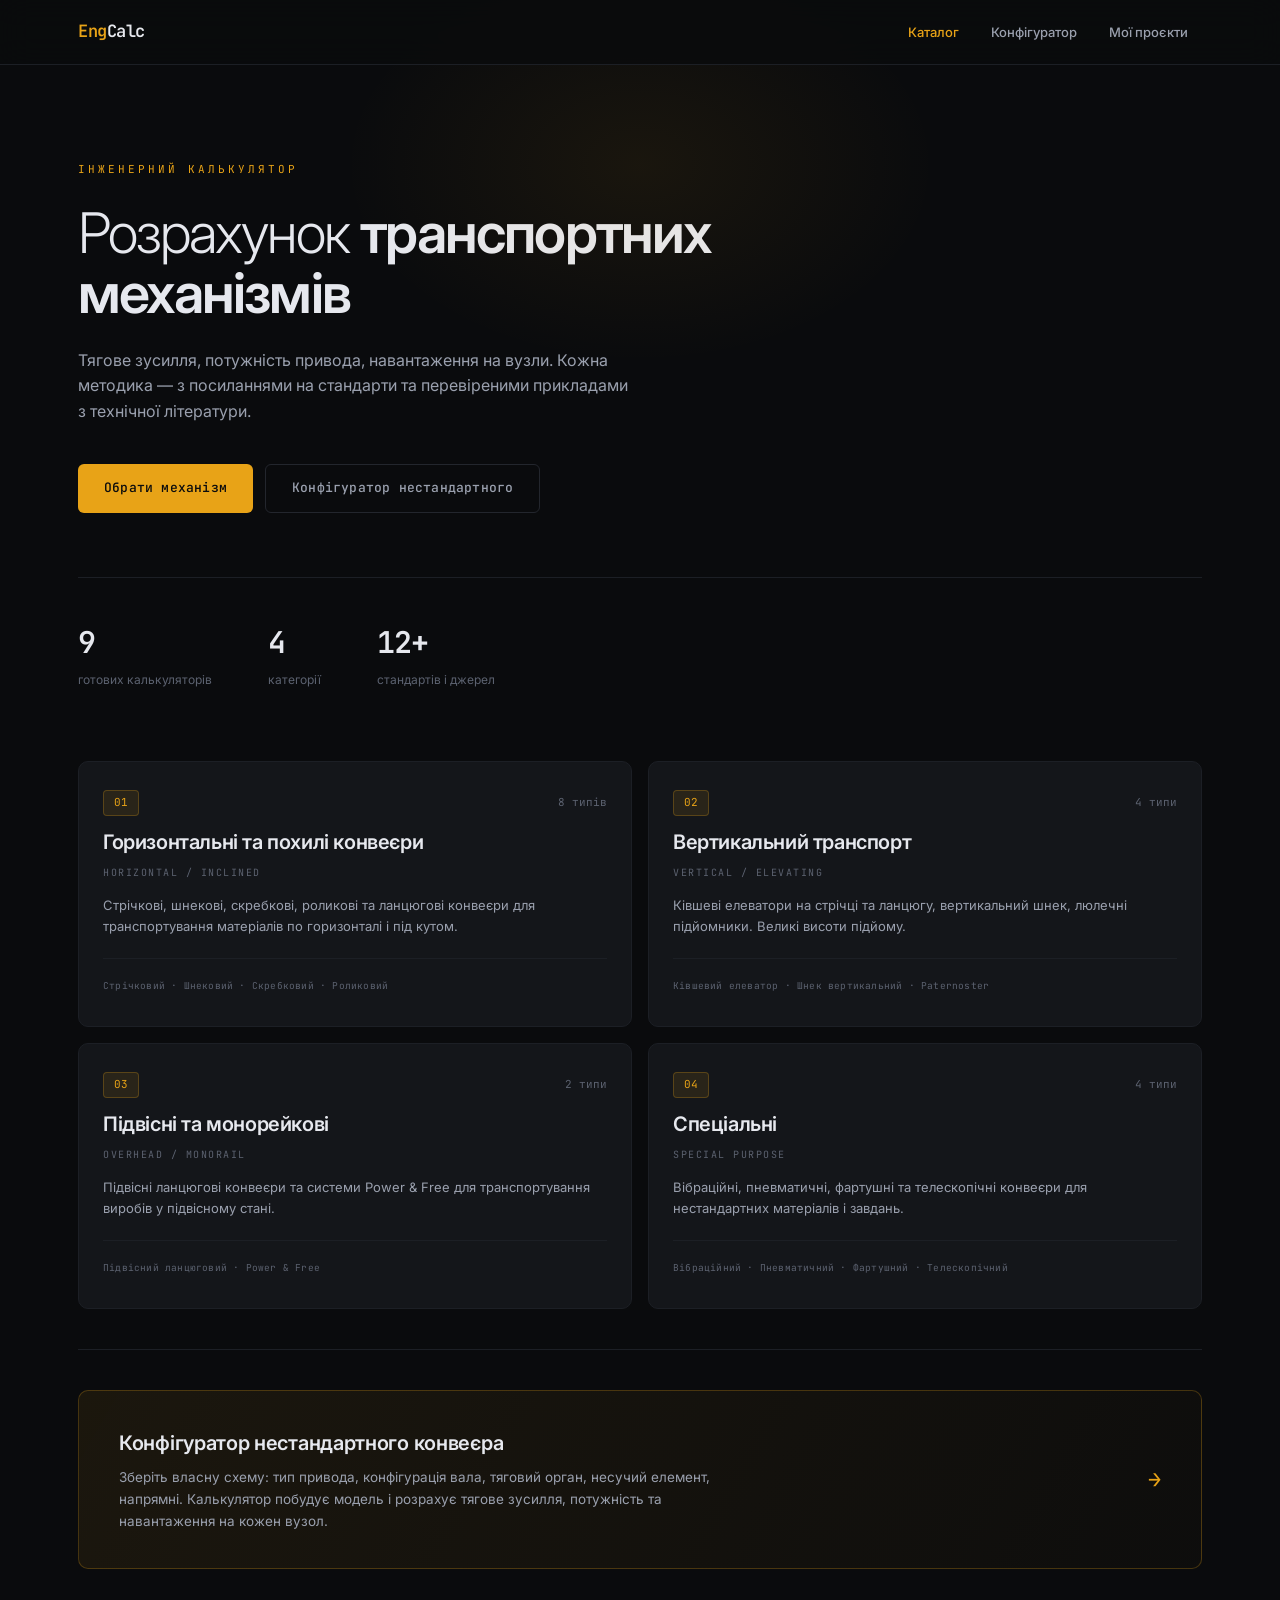
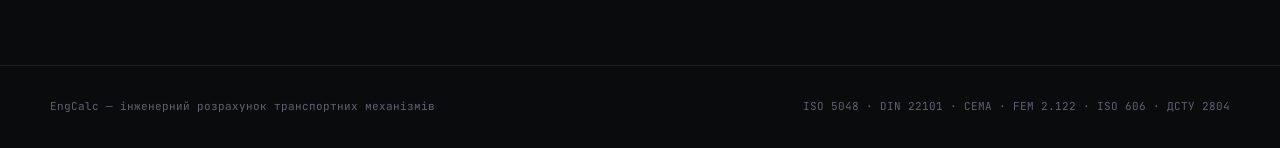
==== commit 50d291a7: "Update_v2" ====
--- a/index.html
+++ b/index.html
@@ -15,6 +15,7 @@
     <div class="nav-links">
       <a href="index.html" class="nav-link active">Каталог</a>
       <a href="builder.html" class="nav-link">Конфігуратор</a>
+      <a href="projects.html" class="nav-link">Мої проєкти</a>
     </div>
   </div>
 </nav>
@@ -28,7 +29,7 @@
     <a href="builder.html" class="btn btn-ghost">Конфігуратор нестандартного</a>
   </div>
   <div class="hero-stats">
-    <div class="stat reveal"><div class="n">18</div><div class="l">типів механізмів</div></div>
+    <div class="stat reveal"><div class="n">9</div><div class="l">готових калькуляторів</div></div>
     <div class="stat reveal"><div class="n">4</div><div class="l">категорії</div></div>
     <div class="stat reveal"><div class="n">12+</div><div class="l">стандартів і джерел</div></div>
   </div>
--- a/css/style.css
+++ b/css/style.css
@@ -905,3 +905,176 @@
   .hero-actions .btn { text-align: center; justify-content: center; }
   .footer-inner { flex-direction: column; gap: 8px; }
 }
+
+/* ── Schema & Report ─────────────────────────────────────────── */
+.calc-schema {
+  margin-top: 28px;
+  padding: 20px;
+  background: var(--surface);
+  border-radius: 14px;
+  border: 1px solid var(--border);
+}
+.calc-schema-lbl {
+  font-size: 10px;
+  font-weight: 700;
+  letter-spacing: 0.12em;
+  color: var(--text-2);
+  margin-bottom: 14px;
+}
+.calc-schema svg {
+  width: 100%;
+  height: auto;
+  display: block;
+}
+.report-btn {
+  display: block;
+  width: 100%;
+  margin-top: 20px;
+  padding: 14px 24px;
+  background: var(--blue);
+  color: #fff;
+  border: none;
+  border-radius: 10px;
+  font-size: 15px;
+  font-weight: 600;
+  cursor: pointer;
+  text-align: center;
+  transition: opacity .18s;
+}
+.report-btn:hover { opacity: .85; }
+.report-btn:active { opacity: .7; }
+
+/* ── V2: Status colors ──────────────────────────────────── */
+:root {
+  --ok: #22c55e;
+  --ok-bg: rgba(34,197,94,0.08);
+  --ok-border: rgba(34,197,94,0.22);
+  --warn: #f59e0b;
+  --warn-bg: rgba(245,158,11,0.08);
+  --warn-border: rgba(245,158,11,0.25);
+  --err: #ef4444;
+  --err-bg: rgba(239,68,68,0.08);
+  --err-border: rgba(239,68,68,0.25);
+}
+
+/* ── V2: Status badge ───────────────────────────────────── */
+.status-badge {
+  display: flex;
+  align-items: center;
+  gap: 10px;
+  padding: 11px 16px;
+  border-radius: var(--radius);
+  font-family: var(--mono);
+  font-size: 12.5px;
+  font-weight: 600;
+  letter-spacing: 0.04em;
+  margin-bottom: 12px;
+}
+.status-badge.ok  { background: var(--ok-bg);   border: 1px solid var(--ok-border);   color: var(--ok); }
+.status-badge.warn{ background: var(--warn-bg);  border: 1px solid var(--warn-border); color: var(--warn); }
+.status-badge.err { background: var(--err-bg);   border: 1px solid var(--err-border);  color: var(--err); }
+.status-badge .sb-icon { font-size: 15px; line-height: 1; flex-shrink: 0; }
+
+/* ── V2: Scorecard ──────────────────────────────────────── */
+.scorecard {
+  border: 1px solid var(--border);
+  border-radius: var(--radius);
+  overflow: hidden;
+  margin-bottom: 12px;
+  font-size: 12.5px;
+}
+.scorecard-head {
+  display: grid;
+  grid-template-columns: 1fr 100px 110px 52px;
+  padding: 6px 12px;
+  background: var(--surface-2);
+  font-family: var(--mono);
+  font-size: 9.5px;
+  letter-spacing: 0.09em;
+  color: var(--muted);
+  text-transform: uppercase;
+}
+.sc-row {
+  display: grid;
+  grid-template-columns: 1fr 100px 110px 52px;
+  padding: 8px 12px;
+  border-top: 1px solid var(--border-soft);
+  align-items: center;
+}
+.sc-row:hover { background: rgba(255,255,255,0.02); }
+.sc-name  { color: var(--text-2); font-size: 12.5px; }
+.sc-val   { font-family: var(--mono); font-size: 12px; font-weight: 600; color: var(--text); }
+.sc-limit { font-family: var(--mono); font-size: 11px; color: var(--muted); }
+.sc-pill  {
+  font-family: var(--mono);
+  font-size: 9.5px;
+  font-weight: 700;
+  letter-spacing: 0.06em;
+  padding: 2px 6px;
+  border-radius: 4px;
+  display: inline-block;
+}
+.sc-pill.ok   { background: var(--ok-bg);   color: var(--ok);   border: 1px solid var(--ok-border); }
+.sc-pill.warn { background: var(--warn-bg); color: var(--warn); border: 1px solid var(--warn-border); }
+.sc-pill.err  { background: var(--err-bg);  color: var(--err);  border: 1px solid var(--err-border); }
+
+/* ── V2: Recommendations ────────────────────────────────── */
+.recommendations {
+  background: var(--surface);
+  border: 1px solid var(--border);
+  border-radius: var(--radius);
+  padding: 14px 16px;
+  margin-bottom: 12px;
+}
+.rec-title {
+  font-family: var(--mono);
+  font-size: 9.5px;
+  letter-spacing: 0.1em;
+  text-transform: uppercase;
+  color: var(--muted);
+  margin-bottom: 10px;
+}
+.rec-item { margin-bottom: 12px; }
+.rec-item:last-child { margin-bottom: 0; }
+.rec-problem { font-size: 12.5px; color: var(--warn); font-weight: 500; margin-bottom: 5px; }
+.rec-problem.err { color: var(--err); }
+.rec-opt { font-size: 12px; color: var(--text-2); padding: 3px 0 3px 14px; border-left: 2px solid var(--border); margin-bottom: 3px; line-height: 1.5; }
+.rec-opt.best { color: var(--ok); border-left-color: var(--ok); }
+
+/* ── V2: Divider between scorecard and results ──────────── */
+.results-divider {
+  font-family: var(--mono);
+  font-size: 9.5px;
+  letter-spacing: 0.1em;
+  text-transform: uppercase;
+  color: var(--muted);
+  border-bottom: 1px solid var(--border);
+  padding-bottom: 7px;
+  margin: 16px 0 12px;
+}
+
+/* ── Motor selection card ──────────────────────────── */
+.motor-card { background: var(--surface); border: 1px solid var(--border); border-radius: 8px; padding: 16px; margin-top: 16px; }
+.motor-card-t { font-family: var(--mono); font-size: 10px; letter-spacing: 2px; text-transform: uppercase; color: var(--accent); margin-bottom: 10px; }
+.motor-row { display: flex; justify-content: space-between; padding: 5px 0; border-bottom: 1px solid var(--border); font-size: 13px; }
+.motor-row:last-of-type { border-bottom: none; }
+.motor-val { font-family: var(--mono); font-weight: 700; color: var(--fg); }
+.motor-note { margin-top: 8px; font-size: 11px; color: var(--muted); line-height: 1.5; }
+
+/* ── Action row (report + save) ────────────────────── */
+.action-row { display: flex; gap: 12px; margin-top: 20px; flex-wrap: wrap; }
+.save-btn { flex: 1; padding: 11px 18px; background: var(--surface-2); color: var(--fg); border: 1px solid var(--border); border-radius: 6px; font-size: 13px; font-weight: 600; cursor: pointer; transition: background 0.2s; }
+.save-btn:hover { background: var(--border); }
+
+/* ── Project list ──────────────────────────────────── */
+.proj-empty { color: var(--muted); font-size: 13px; padding: 20px 0; }
+.proj-card { display: flex; justify-content: space-between; align-items: center; padding: 12px 16px; background: var(--surface); border: 1px solid var(--border); border-radius: 6px; margin-bottom: 8px; }
+.proj-info { display: flex; align-items: center; gap: 12px; }
+.proj-type { font-family: var(--mono); font-size: 12px; font-weight: 700; text-transform: uppercase; }
+.proj-date { font-size: 12px; color: var(--muted); }
+.proj-status { font-family: var(--mono); font-size: 10px; font-weight: 700; padding: 2px 6px; border-radius: 3px; }
+.proj-status.ok { background: var(--ok-bg); color: var(--ok); border: 1px solid var(--ok-border); }
+.proj-status.warn { background: var(--warn-bg); color: var(--warn); border: 1px solid var(--warn-border); }
+.proj-status.err { background: var(--err-bg); color: var(--err); border: 1px solid var(--err-border); }
+.proj-del { background: none; border: none; color: var(--muted); cursor: pointer; font-size: 16px; padding: 4px 8px; border-radius: 4px; }
+.proj-del:hover { color: var(--err); background: var(--err-bg); }
